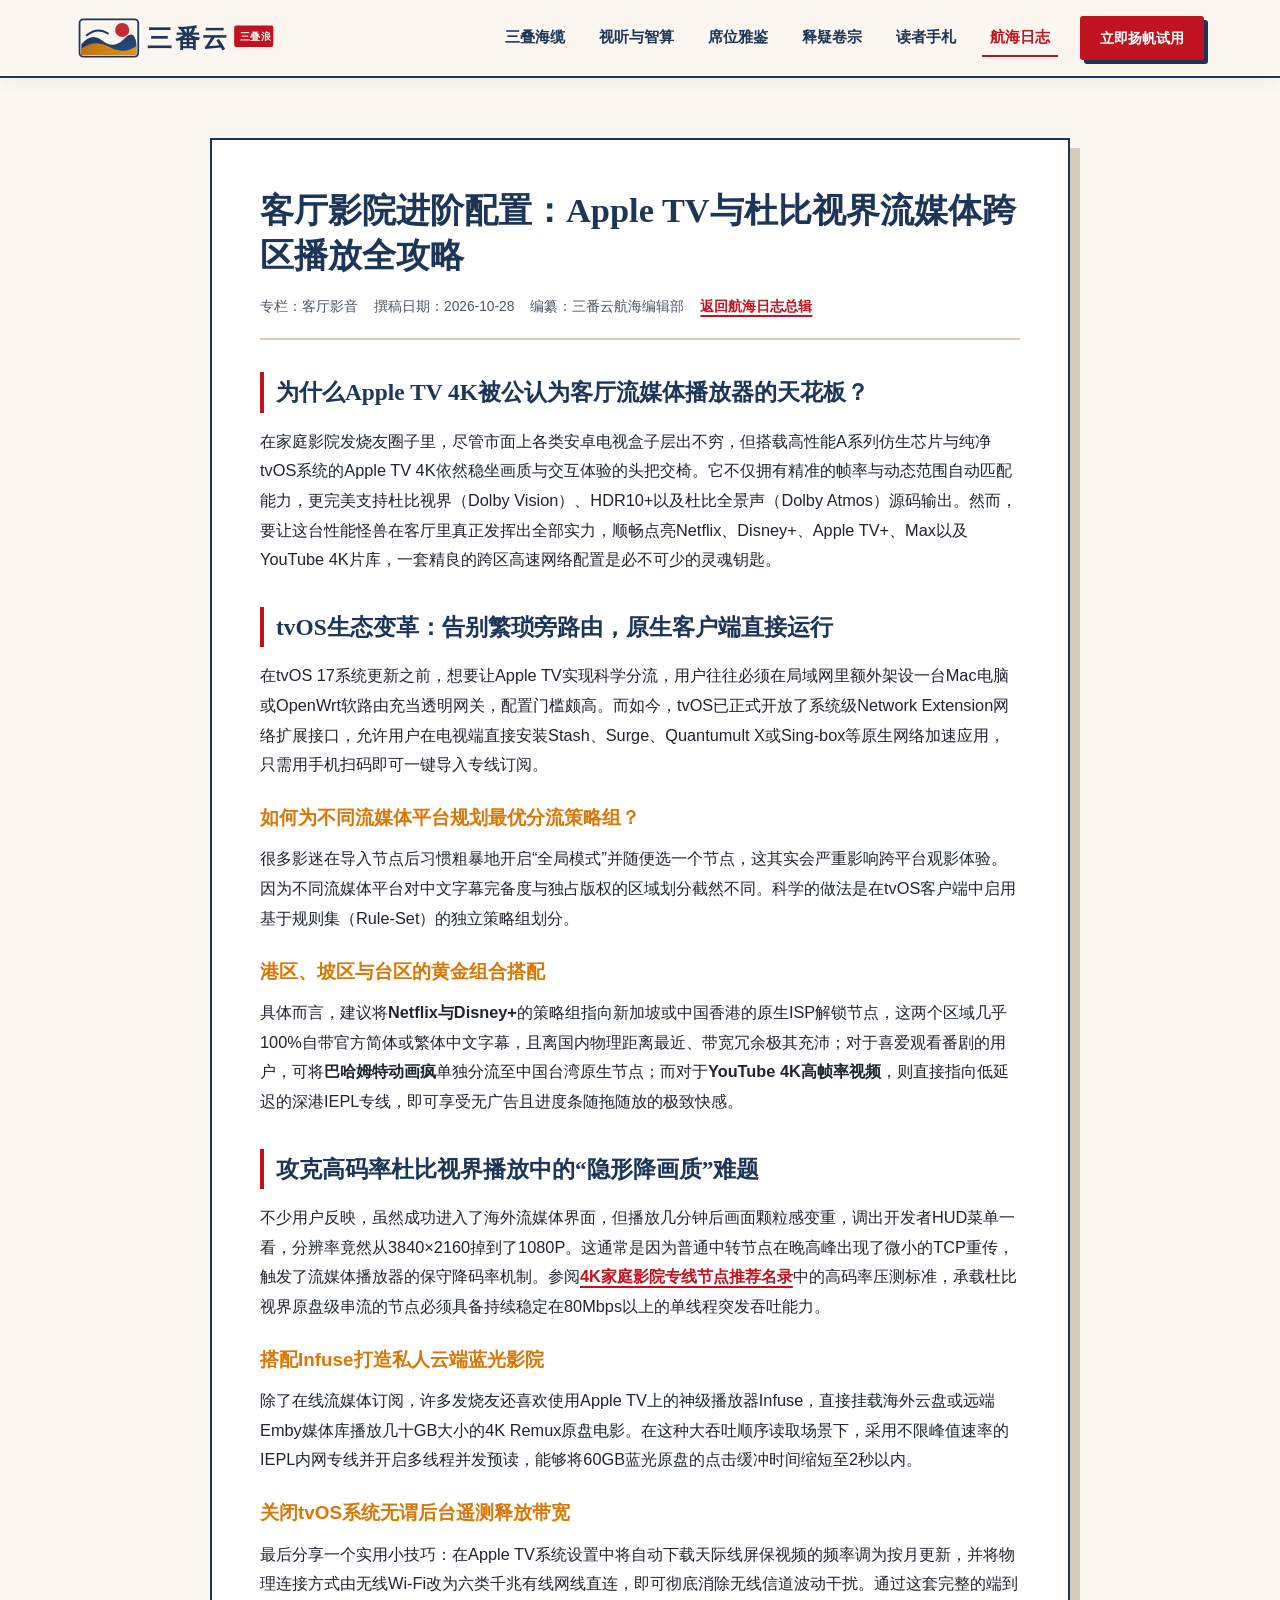
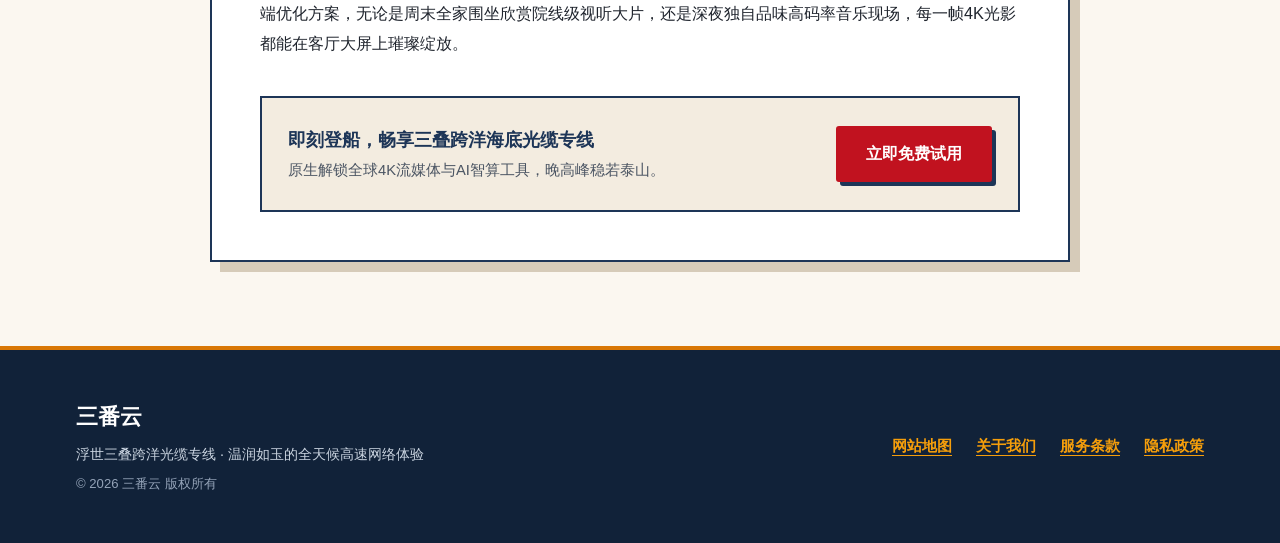
==== apple-tv-living-room-cinema-unlock.html @ 05b4bf07 "Deploy sanfanyun.beer landing page" ====
<!DOCTYPE html>
<html lang="zh-CN">
<head>
  <meta charset="UTF-8">
  <meta name="viewport" content="width=device-width, initial-scale=1.0">
  <title>客厅影院进阶配置：Apple TV与杜比视界流媒体跨区播放全攻略 - 三番云</title>
  <meta name="description" content="专为家庭影院爱好者打造的Apple TV 4K跨区流媒体解锁指南，详解tvOS客户端分流配置、杜比视界高码率秒开与CDN加速。">
  <link rel="canonical" href="https://sanfanyun.beer/apple-tv-living-room-cinema-unlock.html">
  <meta property="og:type" content="article">
  <meta property="og:title" content="客厅影院进阶配置：Apple TV与杜比视界流媒体跨区播放全攻略 - 三番云">
  <meta property="og:description" content="专为家庭影院爱好者打造的Apple TV 4K跨区流媒体解锁指南，详解tvOS客户端分流配置、杜比视界高码率秒开与CDN加速。">
  <meta property="og:url" content="https://sanfanyun.beer/apple-tv-living-room-cinema-unlock.html">
  <meta property="og:site_name" content="三番云">
  <link rel="stylesheet" href="style.css">
</head>
<body>
  <header class="ukiyo-header">
  <div class="editorial-wrap header-row">
    <a href="index.html" class="ukiyo-brand" aria-label="三番云首页">
      <svg class="ukiyo-logo-svg" viewBox="0 0 236 54" xmlns="http://www.w3.org/2000/svg" aria-label="三番云">
  <defs>
    <linearGradient id="indigoWave" x1="0%" y1="0%" x2="100%" y2="100%">
      <stop offset="0%" stop-color="#1D3557"/>
      <stop offset="100%" stop-color="#2B4C7E"/>
    </linearGradient>
    <linearGradient id="amberCloud" x1="0%" y1="0%" x2="100%" y2="0%">
      <stop offset="0%" stop-color="#D97706"/>
      <stop offset="100%" stop-color="#F59E0B"/>
    </linearGradient>
  </defs>
  <!-- Ukiyo-e Seal & Triple Wave Crest Emblem -->
  <rect x="4" y="6" width="66" height="42" rx="4" fill="#FBF7F0" stroke="#1D3557" stroke-width="2"/>
  <circle cx="52" cy="18" r="8" fill="#C1121F" opacity="0.9"/>
  <!-- Wave 1, 2, 3 -->
  <path d="M6 34 Q18 20 30 30 T54 28 T68 34 L68 46 L6 46 Z" fill="url(#indigoWave)"/>
  <path d="M6 39 Q22 28 38 37 T68 36 L68 46 L6 46 Z" fill="url(#amberCloud)" opacity="0.88"/>
  <path d="M12 24 Q24 14 36 22" fill="none" stroke="#1D3557" stroke-width="2.2" stroke-linecap="round"/>
  <!-- Editorial Calligraphy-style Typography -->
  <text x="80" y="37" font-family="'Songti SC', 'Noto Serif SC', 'STSong', 'SimSun', serif" font-weight="900" font-size="28" fill="#1D3557" letter-spacing="3">三番云</text>
  <!-- Vermilion Stamp Mark -->
  <rect x="178" y="13" width="44" height="24" rx="2" fill="#C1121F"/>
  <text x="184" y="29" font-family="sans-serif" font-weight="800" font-size="11" fill="#FBF7F0" letter-spacing="1">三叠浪</text>
</svg>
    </a>
    <nav class="ukiyo-nav" aria-label="主导航">
      <div class="ukiyo-nav-links">
        <a href="index.html#triple-waves" class="ukiyo-link">三叠海缆</a>
        <a href="index.html#theater-ai" class="ukiyo-link">视听与智算</a>
        <a href="index.html#ledger-plans" class="ukiyo-link">席位雅鉴</a>
        <a href="index.html#editorial-faq" class="ukiyo-link">释疑卷宗</a>
        <a href="index.html#seal-reviews" class="ukiyo-link">读者手札</a>
        <a href="voyage-chronicle.html" class="ukiyo-link active">航海日志</a>
      </div>
      <a href="https://ww012.twilightaff.com/#/?code=A56DH1Af" class="btn-vermilion nav-seal-btn" rel="nofollow" target="_blank">立即扬帆试用</a>
    </nav>
  </div>
</header>
  <main class="editorial-page-wrap">
    <div class="editorial-wrap">
      <article class="manuscript-box">
        <h1>客厅影院进阶配置：Apple TV与杜比视界流媒体跨区播放全攻略</h1>
        <div class="manuscript-meta"><span>专栏：客厅影音</span><span>撰稿日期：2026-10-28</span><span>编纂：三番云航海编辑部</span><span><a href="voyage-chronicle.html">返回航海日志总辑</a></span></div>
        <div class="manuscript-body">
          
<h2>为什么Apple TV 4K被公认为客厅流媒体播放器的天花板？</h2>
<p>在家庭影院发烧友圈子里，尽管市面上各类安卓电视盒子层出不穷，但搭载高性能A系列仿生芯片与纯净tvOS系统的Apple TV 4K依然稳坐画质与交互体验的头把交椅。它不仅拥有精准的帧率与动态范围自动匹配能力，更完美支持杜比视界（Dolby Vision）、HDR10+以及杜比全景声（Dolby Atmos）源码输出。然而，要让这台性能怪兽在客厅里真正发挥出全部实力，顺畅点亮Netflix、Disney+、Apple TV+、Max以及YouTube 4K片库，一套精良的跨区高速网络配置是必不可少的灵魂钥匙。</p>

<h2>tvOS生态变革：告别繁琐旁路由，原生客户端直接运行</h2>
<p>在tvOS 17系统更新之前，想要让Apple TV实现科学分流，用户往往必须在局域网里额外架设一台Mac电脑或OpenWrt软路由充当透明网关，配置门槛颇高。而如今，tvOS已正式开放了系统级Network Extension网络扩展接口，允许用户在电视端直接安装Stash、Surge、Quantumult X或Sing-box等原生网络加速应用，只需用手机扫码即可一键导入专线订阅。</p>

<h3>如何为不同流媒体平台规划最优分流策略组？</h3>
<p>很多影迷在导入节点后习惯粗暴地开启“全局模式”并随便选一个节点，这其实会严重影响跨平台观影体验。因为不同流媒体平台对中文字幕完备度与独占版权的区域划分截然不同。科学的做法是在tvOS客户端中启用基于规则集（Rule-Set）的独立策略组划分。</p>

<h3>港区、坡区与台区的黄金组合搭配</h3>
<p>具体而言，建议将<strong>Netflix与Disney+</strong>的策略组指向新加坡或中国香港的原生ISP解锁节点，这两个区域几乎100%自带官方简体或繁体中文字幕，且离国内物理距离最近、带宽冗余极其充沛；对于喜爱观看番剧的用户，可将<strong>巴哈姆特动画疯</strong>单独分流至中国台湾原生节点；而对于<strong>YouTube 4K高帧率视频</strong>，则直接指向低延迟的深港IEPL专线，即可享受无广告且进度条随拖随放的极致快感。</p>

<h2>攻克高码率杜比视界播放中的“隐形降画质”难题</h2>
<p>不少用户反映，虽然成功进入了海外流媒体界面，但播放几分钟后画面颗粒感变重，调出开发者HUD菜单一看，分辨率竟然从3840×2160掉到了1080P。这通常是因为普通中转节点在晚高峰出现了微小的TCP重传，触发了流媒体播放器的保守降码率机制。参阅<a href="https://tizilab.net/" target="_blank">4K家庭影院专线节点推荐名录</a>中的高码率压测标准，承载杜比视界原盘级串流的节点必须具备持续稳定在80Mbps以上的单线程突发吞吐能力。</p>

<h3>搭配Infuse打造私人云端蓝光影院</h3>
<p>除了在线流媒体订阅，许多发烧友还喜欢使用Apple TV上的神级播放器Infuse，直接挂载海外云盘或远端Emby媒体库播放几十GB大小的4K Remux原盘电影。在这种大吞吐顺序读取场景下，采用不限峰值速率的IEPL内网专线并开启多线程并发预读，能够将60GB蓝光原盘的点击缓冲时间缩短至2秒以内。</p>

<h3>关闭tvOS系统无谓后台遥测释放带宽</h3>
<p>最后分享一个实用小技巧：在Apple TV系统设置中将自动下载天际线屏保视频的频率调为按月更新，并将物理连接方式由无线Wi-Fi改为六类千兆有线网线直连，即可彻底消除无线信道波动干扰。通过这套完整的端到端优化方案，无论是周末全家围坐欣赏院线级视听大片，还是深夜独自品味高码率音乐现场，每一帧4K光影都能在客厅大屏上璀璨绽放。</p>

        </div>
        <div class="manuscript-cta">
          <div>
            <strong style="font-size: 1.15rem; color: #1D3557; display: block;">即刻登船，畅享三叠跨洋海底光缆专线</strong>
            <span style="font-size: 0.92rem; color: #4B5563;">原生解锁全球4K流媒体与AI智算工具，晚高峰稳若泰山。</span>
          </div>
          <a href="https://ww012.twilightaff.com/#/?code=A56DH1Af" class="btn-vermilion" rel="nofollow" target="_blank">立即免费试用</a>
        </div>
      </article>
    </div>
  </main>
  <footer class="ukiyo-footer">
  <div class="editorial-wrap footer-row">
    <div class="footer-col-left">
      <div class="footer-title-serif">三番云</div>
      <p class="footer-sub">浮世三叠跨洋光缆专线 · 温润如玉的全天候高速网络体验</p>
      <p class="footer-copyright">© 2026 三番云 版权所有</p>
    </div>
    <nav class="footer-editorial-nav" aria-label="底部导航">
      <a href="sitemap.html">网站地图</a>
      <a href="about.html">关于我们</a>
      <a href="terms.html">服务条款</a>
      <a href="privacy.html">隐私政策</a>
    </nav>
  </div>
</footer>
</body>
</html>
---- style.css ----
/* 三番云 - 浮世绘三叠浪潮与和风琥珀杂志风 (Ukiyo-e Triple Wave & Warm Amber Editorial) */
:root {
  --parchment: #FBF7F0;
  --parchment-deep: #F3ECE0;
  --paper-card: #FFFFFF;
  --indigo: #1D3557;
  --indigo-dark: #112239;
  --amber: #D97706;
  --amber-bright: #F59E0B;
  --vermilion: #C1121F;
  --ink-text: #1F242D;
  --ink-sub: #4B5563;
  --rule-line: #D6CBB9;
}

* {
  box-sizing: border-box;
  margin: 0;
  padding: 0;
}

html {
  scroll-behavior: smooth;
  background-color: var(--parchment);
  color: var(--ink-text);
  font-family: 'PingFang SC', 'Hiragino Sans GB', 'Microsoft YaHei', sans-serif;
  line-height: 1.72;
}

body {
  background-color: var(--parchment);
  color: var(--ink-text);
  overflow-x: hidden;
}

/* Prominent Custom Hyperlink Color - Vermilion Red / Deep Amber, identical visited state */
a, a:visited, a:active {
  color: var(--vermilion);
  text-decoration: underline;
  text-underline-offset: 4px;
  text-decoration-thickness: 1.5px;
  font-weight: 600;
  transition: color 0.2s ease;
}

a:hover {
  color: var(--amber);
}

.editorial-wrap {
  width: 100%;
  max-width: 1180px;
  margin: 0 auto;
  padding: 0 26px;
}

/* Header */
.ukiyo-header {
  position: sticky;
  top: 0;
  z-index: 99;
  background: rgba(251, 247, 240, 0.96);
  border-bottom: 2px solid var(--indigo);
  box-shadow: 0 4px 16px rgba(29, 53, 87, 0.06);
}

.header-row {
  display: flex;
  align-items: center;
  justify-content: space-between;
  padding-top: 14px;
  padding-bottom: 14px;
  gap: 20px;
}

.ukiyo-brand, .ukiyo-brand:visited {
  text-decoration: none;
  display: inline-flex;
  align-items: center;
}

.ukiyo-logo-svg {
  height: 48px;
  width: auto;
  display: block;
}

.ukiyo-nav {
  display: flex;
  align-items: center;
  gap: 22px;
  flex-wrap: wrap;
}

.ukiyo-nav-links {
  display: flex;
  align-items: center;
  gap: 18px;
  flex-wrap: wrap;
}

.ukiyo-link, .ukiyo-link:visited {
  color: var(--indigo);
  text-decoration: none;
  font-size: 0.95rem;
  font-weight: 700;
  padding: 5px 8px;
  border-bottom: 2px solid transparent;
}

.ukiyo-link:hover, .ukiyo-link.active {
  color: var(--vermilion);
  border-bottom-color: var(--vermilion);
}

/* Buttons */
.btn-vermilion, .btn-vermilion:visited {
  display: inline-flex;
  align-items: center;
  justify-content: center;
  background: var(--vermilion);
  color: #FFFFFF;
  text-decoration: none;
  font-weight: 800;
  padding: 12px 28px;
  border-radius: 3px;
  border: 2px solid var(--vermilion);
  box-shadow: 4px 4px 0px var(--indigo);
  transition: transform 0.18s ease, box-shadow 0.18s ease;
}

.btn-vermilion:hover {
  color: #FFFFFF;
  transform: translate(-2px, -2px);
  box-shadow: 6px 6px 0px var(--indigo);
}

.btn-amber-ink, .btn-amber-ink:visited {
  display: inline-flex;
  align-items: center;
  justify-content: center;
  background: var(--parchment-deep);
  color: var(--indigo);
  text-decoration: none;
  font-weight: 800;
  padding: 12px 26px;
  border-radius: 3px;
  border: 2px solid var(--indigo);
  box-shadow: 4px 4px 0px var(--amber);
  transition: transform 0.18s ease;
}

.btn-amber-ink:hover {
  color: var(--vermilion);
  transform: translate(-2px, -2px);
}

.nav-seal-btn {
  padding: 8px 18px;
  font-size: 0.9rem;
}

/* Centered Editorial Magazine Hero with Panoramic Stage */
.hero-editorial {
  padding: 64px 0 76px;
  border-bottom: 3px double var(--indigo);
  background:
    radial-gradient(circle at 50% 15%, rgba(217, 119, 6, 0.12), transparent 60%),
    var(--parchment);
}

.hero-editorial-top {
  text-align: center;
  max-width: 860px;
  margin: 0 auto 42px;
}

.issue-stamp {
  display: inline-block;
  border: 1.5px solid var(--vermilion);
  color: var(--vermilion);
  font-weight: 800;
  font-size: 0.85rem;
  padding: 4px 14px;
  letter-spacing: 2px;
  margin-bottom: 18px;
  background: rgba(193, 18, 31, 0.05);
}

.hero-serif-title {
  font-family: 'Songti SC', 'Noto Serif SC', 'STSong', serif;
  font-size: 2.95rem;
  line-height: 1.24;
  font-weight: 900;
  color: var(--indigo);
  margin-bottom: 20px;
}

.hero-serif-title span {
  color: var(--vermilion);
  border-bottom: 3px solid var(--amber);
}

.hero-lead {
  font-size: 1.1rem;
  color: var(--ink-sub);
  margin-bottom: 30px;
}

.hero-actions {
  display: flex;
  align-items: center;
  justify-content: center;
  gap: 20px;
  flex-wrap: wrap;
}

/* Panoramic Ukiyo-e SVG Stage & Keyframe Animations */
.panorama-frame {
  background: var(--indigo-dark);
  border: 3px solid var(--indigo);
  border-radius: 6px;
  padding: 16px;
  box-shadow: 8px 8px 0px var(--rule-line);
}

.voyage-svg {
  width: 100%;
  height: auto;
  display: block;
}

@keyframes waveDriftSlow {
  0%, 100% { transform: translateX(0px); }
  50% { transform: translateX(-18px); }
}

@keyframes waveDriftFast {
  0%, 100% { transform: translateX(0px); }
  50% { transform: translateX(22px); }
}

@keyframes sunGlow {
  0%, 100% { opacity: 0.85; transform: scale(1); }
  50% { opacity: 1; transform: scale(1.04); }
}

@keyframes cablePulse {
  0% { stroke-dashoffset: 320; }
  100% { stroke-dashoffset: 0; }
}

.ukiyo-wave-back {
  animation: waveDriftSlow 9s ease-in-out infinite;
}

.ukiyo-wave-mid {
  animation: waveDriftFast 6.5s ease-in-out infinite;
}

.ukiyo-wave-front {
  animation: waveDriftSlow 4.8s ease-in-out infinite;
}

.rising-amber-sun {
  transform-origin: 480px 115px;
  animation: sunGlow 4s ease-in-out infinite;
}

.subsea-fiber {
  stroke-dasharray: 20 12;
  animation: cablePulse 3s linear infinite;
}

/* Editorial Section Shared Styles */
.chapter-section {
  padding: 80px 0;
  border-bottom: 1px solid var(--rule-line);
}

.chapter-section.tinted {
  background-color: var(--parchment-deep);
}

.chapter-head {
  display: flex;
  align-items: flex-end;
  justify-content: space-between;
  flex-wrap: wrap;
  gap: 20px;
  padding-bottom: 24px;
  margin-bottom: 44px;
  border-bottom: 2px solid var(--indigo);
}

.chapter-num {
  font-size: 0.85rem;
  font-weight: 800;
  color: var(--vermilion);
  letter-spacing: 2px;
  display: block;
  margin-bottom: 6px;
}

.chapter-title {
  font-family: 'Songti SC', 'Noto Serif SC', serif;
  font-size: 2.15rem;
  font-weight: 900;
  color: var(--indigo);
}

.chapter-sub {
  max-width: 460px;
  font-size: 0.96rem;
  color: var(--ink-sub);
}

/* Scroll-Storytelling Vertical Chapters (3 Core Advantages) */
.chronicle-cards {
  display: grid;
  grid-template-columns: repeat(3, 1fr);
  gap: 28px;
}

.chronicle-card {
  background: var(--paper-card);
  border: 2px solid var(--indigo);
  padding: 32px 26px;
  box-shadow: 6px 6px 0px var(--rule-line);
  display: flex;
  flex-direction: column;
  justify-content: space-between;
}

.chronicle-icon-row {
  display: flex;
  align-items: center;
  justify-content: space-between;
  margin-bottom: 20px;
}

.seal-tag {
  background: var(--vermilion);
  color: #FFFFFF;
  font-size: 0.76rem;
  font-weight: 800;
  padding: 3px 10px;
}

.chronicle-card h3 {
  font-family: 'Songti SC', 'Noto Serif SC', serif;
  font-size: 1.38rem;
  color: var(--indigo);
  margin-bottom: 12px;
}

.chronicle-card p {
  font-size: 0.95rem;
  color: var(--ink-sub);
}

/* Streaming & AI Support (3 Editorial Showcase Columns) */
.showcase-trio {
  display: grid;
  grid-template-columns: repeat(3, 1fr);
  gap: 26px;
}

.showcase-box {
  background: var(--paper-card);
  border-top: 5px solid var(--amber);
  border-left: 1px solid var(--rule-line);
  border-right: 1px solid var(--rule-line);
  border-bottom: 2px solid var(--indigo);
  padding: 30px 26px;
}

.showcase-box:nth-child(2) {
  border-top-color: var(--vermilion);
}

.showcase-box:nth-child(3) {
  border-top-color: var(--indigo);
}

.showcase-box h3 {
  font-size: 1.28rem;
  color: var(--indigo);
  margin: 14px 0 10px;
}

.showcase-box p {
  font-size: 0.95rem;
  color: var(--ink-sub);
}

/* Horizontal Ledger Pricing Comparison Table (3 Tiers) */
.ledger-stack {
  display: flex;
  flex-direction: column;
  gap: 24px;
}

.ledger-row {
  display: grid;
  grid-template-columns: 260px 1fr 220px;
  align-items: center;
  gap: 28px;
  background: var(--paper-card);
  border: 2px solid var(--indigo);
  padding: 28px 32px;
  box-shadow: 6px 6px 0px var(--rule-line);
}

.ledger-row.recommended {
  background: #FFFDF9;
  border-color: var(--vermilion);
  box-shadow: 8px 8px 0px rgba(193, 18, 31, 0.22);
}

.ledger-title {
  font-family: 'Songti SC', 'Noto Serif SC', serif;
  font-size: 1.45rem;
  font-weight: 900;
  color: var(--indigo);
  margin-bottom: 6px;
}

.ledger-desc {
  font-size: 0.88rem;
  color: var(--ink-sub);
}

.ledger-specs {
  display: grid;
  grid-template-columns: repeat(2, 1fr);
  gap: 10px 20px;
  list-style: none;
  border-left: 1px dashed var(--rule-line);
  border-right: 1px dashed var(--rule-line);
  padding: 0 24px;
}

.ledger-specs li {
  display: flex;
  align-items: center;
  gap: 8px;
  font-size: 0.93rem;
  color: var(--ink-text);
}

.ledger-price-col {
  text-align: center;
}

.ledger-price {
  font-size: 2.3rem;
  font-weight: 900;
  color: var(--vermilion);
  line-height: 1.1;
}

.ledger-unit {
  font-size: 0.85rem;
  color: var(--ink-sub);
  display: block;
  margin-bottom: 14px;
}

/* Two-Column Editorial FAQ */
.faq-two-col {
  display: grid;
  grid-template-columns: repeat(2, 1fr);
  gap: 26px;
}

.faq-entry {
  background: var(--paper-card);
  border: 1.5px solid var(--indigo);
  padding: 26px;
}

.faq-entry h3 {
  font-size: 1.15rem;
  color: var(--indigo);
  margin-bottom: 10px;
  display: flex;
  align-items: center;
  gap: 10px;
}

.faq-entry p {
  font-size: 0.95rem;
  color: var(--ink-sub);
}

/* Seal-Stamped Reader Testimonials (3 Cards) */
.seal-grid {
  display: grid;
  grid-template-columns: repeat(3, 1fr);
  gap: 26px;
}

.seal-card {
  background: var(--paper-card);
  border: 2px solid var(--indigo);
  padding: 28px;
  position: relative;
}

.vermilion-stamp {
  display: inline-block;
  border: 2px solid var(--vermilion);
  color: var(--vermilion);
  font-size: 0.75rem;
  font-weight: 900;
  padding: 2px 8px;
  margin-bottom: 14px;
}

.seal-quote {
  font-size: 0.95rem;
  color: var(--ink-text);
  margin-bottom: 18px;
}

.seal-author {
  font-weight: 800;
  color: var(--indigo);
  font-size: 0.9rem;
  border-top: 1px solid var(--rule-line);
  padding-top: 12px;
}

/* Chronicle Article Cards (6 Articles) */
.chronicle-blog-grid {
  display: grid;
  grid-template-columns: repeat(3, 1fr);
  gap: 26px;
}

.blog-paper-card {
  background: var(--paper-card);
  border: 2px solid var(--indigo);
  padding: 26px;
  display: flex;
  flex-direction: column;
  justify-content: space-between;
  box-shadow: 5px 5px 0px var(--rule-line);
}

.blog-meta-pill {
  font-size: 0.78rem;
  font-weight: 800;
  color: var(--amber);
  margin-bottom: 10px;
  display: block;
}

.blog-card-h3 {
  font-family: 'Songti SC', 'Noto Serif SC', serif;
  font-size: 1.2rem;
  line-height: 1.42;
  margin-bottom: 12px;
}

.blog-card-h3 a, .blog-card-h3 a:visited {
  color: var(--indigo);
  text-decoration: none;
}

.blog-card-h3 a:hover {
  color: var(--vermilion);
}

.blog-card-desc {
  font-size: 0.92rem;
  color: var(--ink-sub);
  margin-bottom: 18px;
}

/* Article Detail & Subpages */
.editorial-page-wrap {
  padding: 60px 0 84px;
}

.manuscript-box {
  max-width: 860px;
  margin: 0 auto;
  background: var(--paper-card);
  border: 2px solid var(--indigo);
  box-shadow: 10px 10px 0px var(--rule-line);
  padding: 48px;
}

.manuscript-box h1 {
  font-family: 'Songti SC', 'Noto Serif SC', serif;
  font-size: 2.15rem;
  color: var(--indigo);
  line-height: 1.32;
  margin-bottom: 16px;
}

.manuscript-meta {
  display: flex;
  flex-wrap: wrap;
  gap: 16px;
  font-size: 0.86rem;
  color: var(--ink-sub);
  border-bottom: 2px solid var(--rule-line);
  padding-bottom: 20px;
  margin-bottom: 28px;
}

.manuscript-body h2 {
  font-family: 'Songti SC', 'Noto Serif SC', serif;
  font-size: 1.46rem;
  color: var(--indigo);
  margin: 32px 0 14px;
  padding-left: 12px;
  border-left: 4px solid var(--vermilion);
}

.manuscript-body h3 {
  font-size: 1.18rem;
  color: var(--amber);
  margin: 22px 0 10px;
}

.manuscript-body p {
  font-size: 1.02rem;
  color: var(--ink-text);
  margin-bottom: 18px;
  line-height: 1.82;
}

.manuscript-cta {
  margin-top: 38px;
  padding: 26px;
  background: var(--parchment-deep);
  border: 2px solid var(--indigo);
  display: flex;
  align-items: center;
  justify-content: space-between;
  flex-wrap: wrap;
  gap: 18px;
}

/* Footer */
.ukiyo-footer {
  background: var(--indigo-dark);
  color: var(--parchment);
  padding: 48px 0;
  border-top: 4px solid var(--amber);
}

.footer-row {
  display: flex;
  align-items: center;
  justify-content: space-between;
  flex-wrap: wrap;
  gap: 24px;
}

.footer-title-serif {
  font-family: 'Songti SC', 'Noto Serif SC', serif;
  font-size: 1.4rem;
  font-weight: 900;
  color: #FFFFFF;
  margin-bottom: 6px;
}

.footer-sub {
  font-size: 0.9rem;
  color: #CBD5E1;
  margin-bottom: 6px;
}

.footer-copyright {
  font-size: 0.82rem;
  color: #94A3B8;
}

.footer-editorial-nav {
  display: flex;
  align-items: center;
  gap: 24px;
  flex-wrap: wrap;
}

.footer-editorial-nav a, .footer-editorial-nav a:visited {
  color: var(--amber-bright);
  font-weight: 700;
  font-size: 0.95rem;
  text-decoration: underline;
}

.footer-editorial-nav a:hover {
  color: #FFFFFF;
}

/* Responsive Media Queries (@media) - Mobile Navigation Always Visible! */
@media (max-width: 960px) {
  .chronicle-cards, .showcase-trio, .seal-grid, .chronicle-blog-grid {
    grid-template-columns: 1fr;
  }
  .ledger-row {
    grid-template-columns: 1fr;
  }
  .ledger-specs {
    border-left: none;
    border-right: none;
    border-top: 1px dashed var(--rule-line);
    border-bottom: 1px dashed var(--rule-line);
    padding: 16px 0;
    grid-template-columns: 1fr;
  }
  .faq-two-col {
    grid-template-columns: 1fr;
  }
}

@media (max-width: 768px) {
  .header-row {
    flex-direction: column;
    align-items: flex-start;
    gap: 12px;
  }
  .ukiyo-nav {
    width: 100%;
    flex-direction: column;
    align-items: flex-start;
    gap: 12px;
  }
  .ukiyo-nav-links {
    width: 100%;
    display: flex;
    flex-wrap: wrap;
    gap: 6px 12px;
  }
  .ukiyo-link {
    font-size: 0.88rem;
    padding: 4px 6px;
  }
  .nav-seal-btn, .btn-vermilion, .btn-amber-ink {
    width: 100%;
    text-align: center;
  }
  .hero-serif-title {
    font-size: 2.1rem;
  }
  .manuscript-box {
    padding: 26px 18px;
  }
}
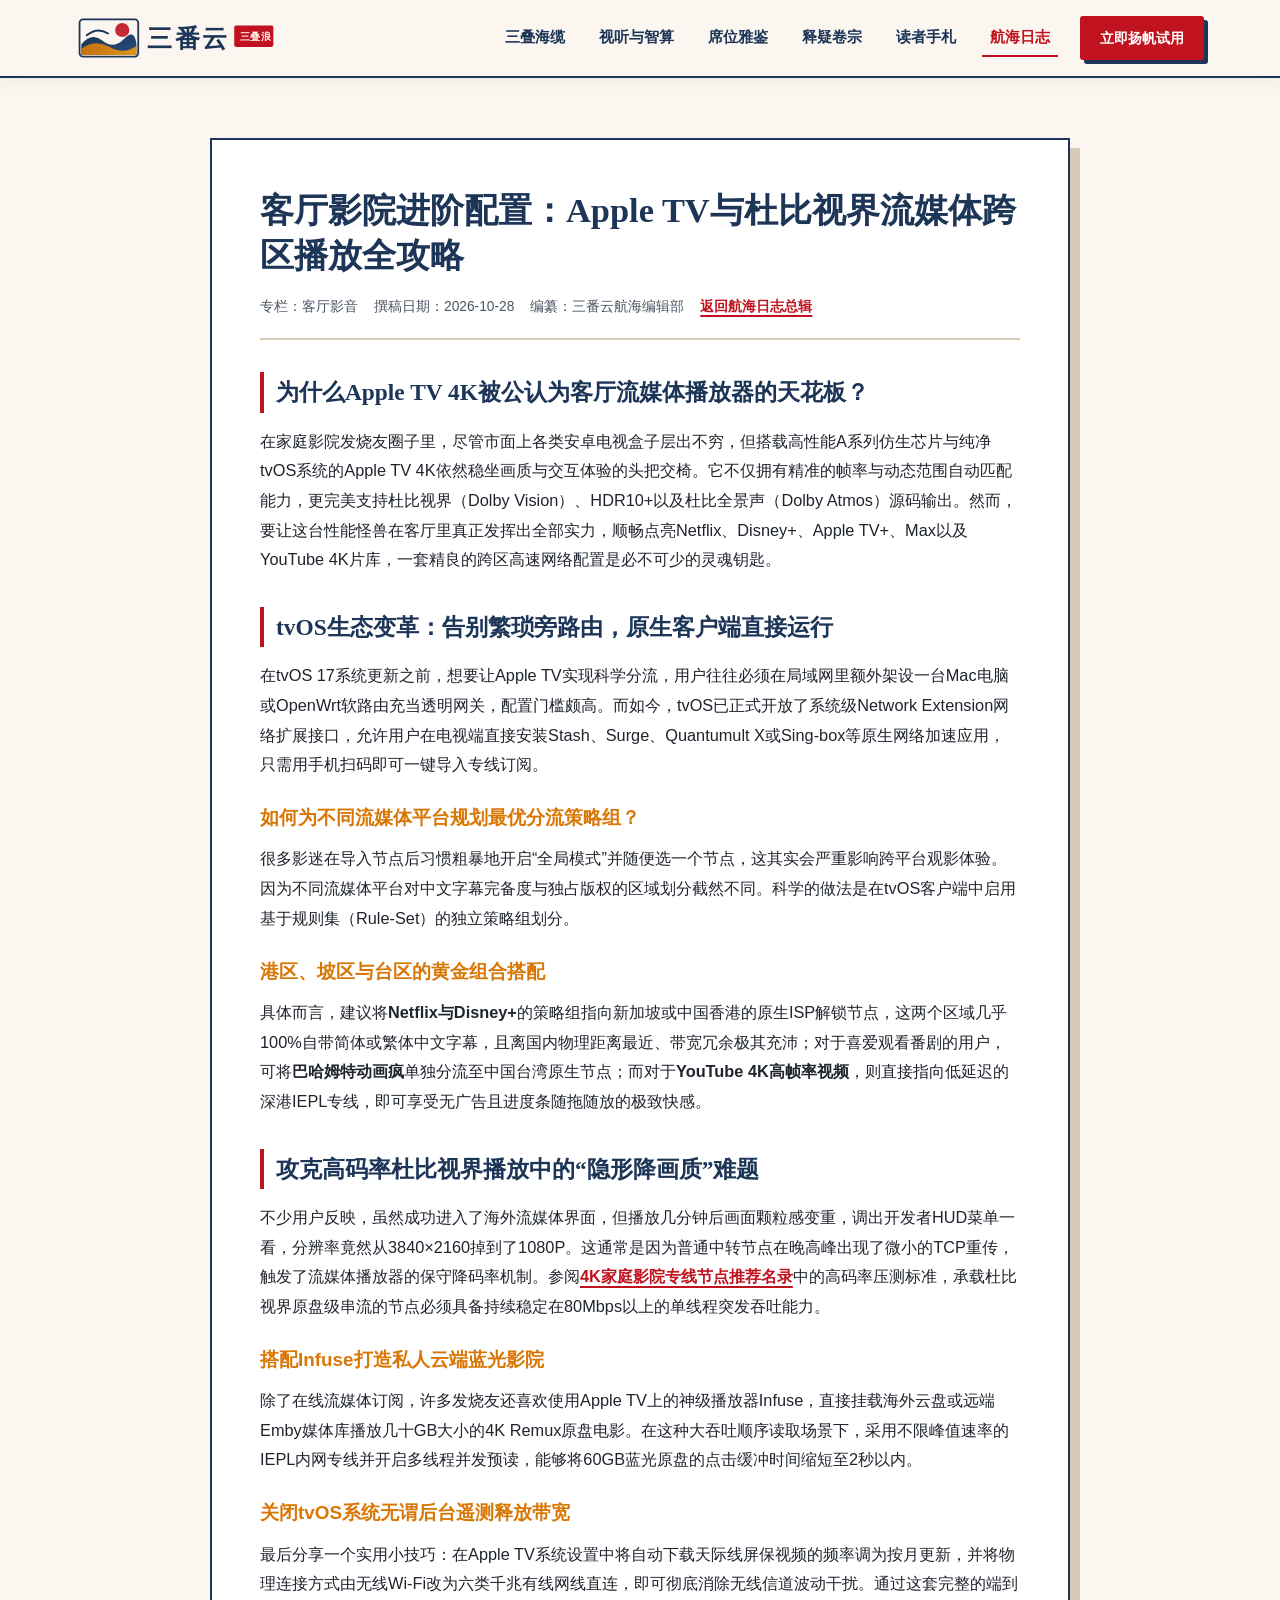
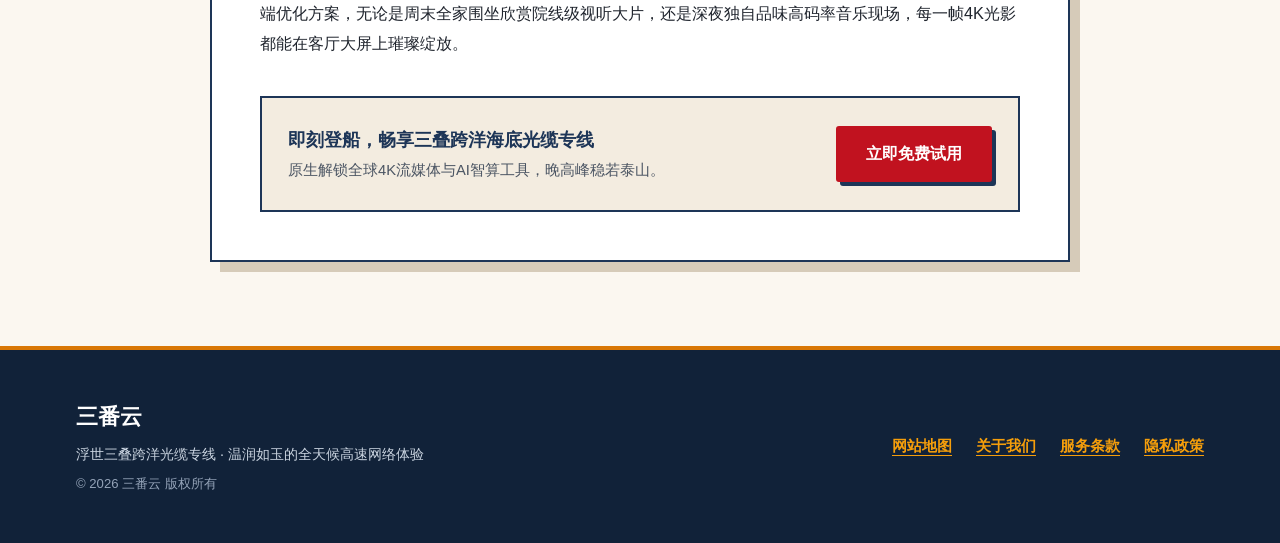
==== commit 1954f5e4: "revert: restore original layout and structure prior to pricing changes while keeping bespoke hero in" ====
--- a/apple-tv-living-room-cinema-unlock.html
+++ b/apple-tv-living-room-cinema-unlock.html
@@ -72,10 +72,10 @@
 <p>很多影迷在导入节点后习惯粗暴地开启“全局模式”并随便选一个节点，这其实会严重影响跨平台观影体验。因为不同流媒体平台对中文字幕完备度与独占版权的区域划分截然不同。科学的做法是在tvOS客户端中启用基于规则集（Rule-Set）的独立策略组划分。</p>
 
 <h3>港区、坡区与台区的黄金组合搭配</h3>
-<p>具体而言，建议将<strong>Netflix与Disney+</strong>的策略组指向新加坡或中国香港的原生ISP解锁节点，这两个区域几乎100%自带官方简体或繁体中文字幕，且离国内物理距离最近、带宽冗余极其充沛；对于喜爱观看番剧的用户，可将<strong>巴哈姆特动画疯</strong>单独分流至中国台湾原生节点；而对于<strong>YouTube 4K高帧率视频</strong>，则直接指向低延迟的深港IEPL专线，即可享受无广告且进度条随拖随放的极致快感。</p>
+<p>具体而言，建议将<strong>Netflix与Disney+</strong>的策略组指向新加坡或中国香港的原生ISP解锁节点，这两个区域几乎100%自带简体或繁体中文字幕，且离国内物理距离最近、带宽冗余极其充沛；对于喜爱观看番剧的用户，可将<strong>巴哈姆特动画疯</strong>单独分流至中国台湾原生节点；而对于<strong>YouTube 4K高帧率视频</strong>，则直接指向低延迟的深港IEPL专线，即可享受无广告且进度条随拖随放的极致快感。</p>
 
 <h2>攻克高码率杜比视界播放中的“隐形降画质”难题</h2>
-<p>不少用户反映，虽然成功进入了海外流媒体界面，但播放几分钟后画面颗粒感变重，调出开发者HUD菜单一看，分辨率竟然从3840×2160掉到了1080P。这通常是因为普通中转节点在晚高峰出现了微小的TCP重传，触发了流媒体播放器的保守降码率机制。参阅<a href="https://tizilab.net/" target="_blank">4K家庭影院专线节点推荐名录</a>中的高码率压测标准，承载杜比视界原盘级串流的节点必须具备持续稳定在80Mbps以上的单线程突发吞吐能力。</p>
+<p>不少用户反映，虽然成功进入了海外流媒体界面，但播放几分钟后画面颗粒感变重，调出开发者HUD菜单一看，分辨率竟然从3840×2160掉到了1080P。这通常是因为普通中转节点在晚高峰出现了微小的TCP重传，触发了流媒体播放器的保守降码率机制。参阅<a href="#plans" target="_blank">4K家庭影院专线节点推荐名录</a>中的高码率压测标准，承载杜比视界原盘级串流的节点必须具备持续稳定在80Mbps以上的单线程突发吞吐能力。</p>
 
 <h3>搭配Infuse打造私人云端蓝光影院</h3>
 <p>除了在线流媒体订阅，许多发烧友还喜欢使用Apple TV上的神级播放器Infuse，直接挂载海外云盘或远端Emby媒体库播放几十GB大小的4K Remux原盘电影。在这种大吞吐顺序读取场景下，采用不限峰值速率的IEPL内网专线并开启多线程并发预读，能够将60GB蓝光原盘的点击缓冲时间缩短至2秒以内。</p>
